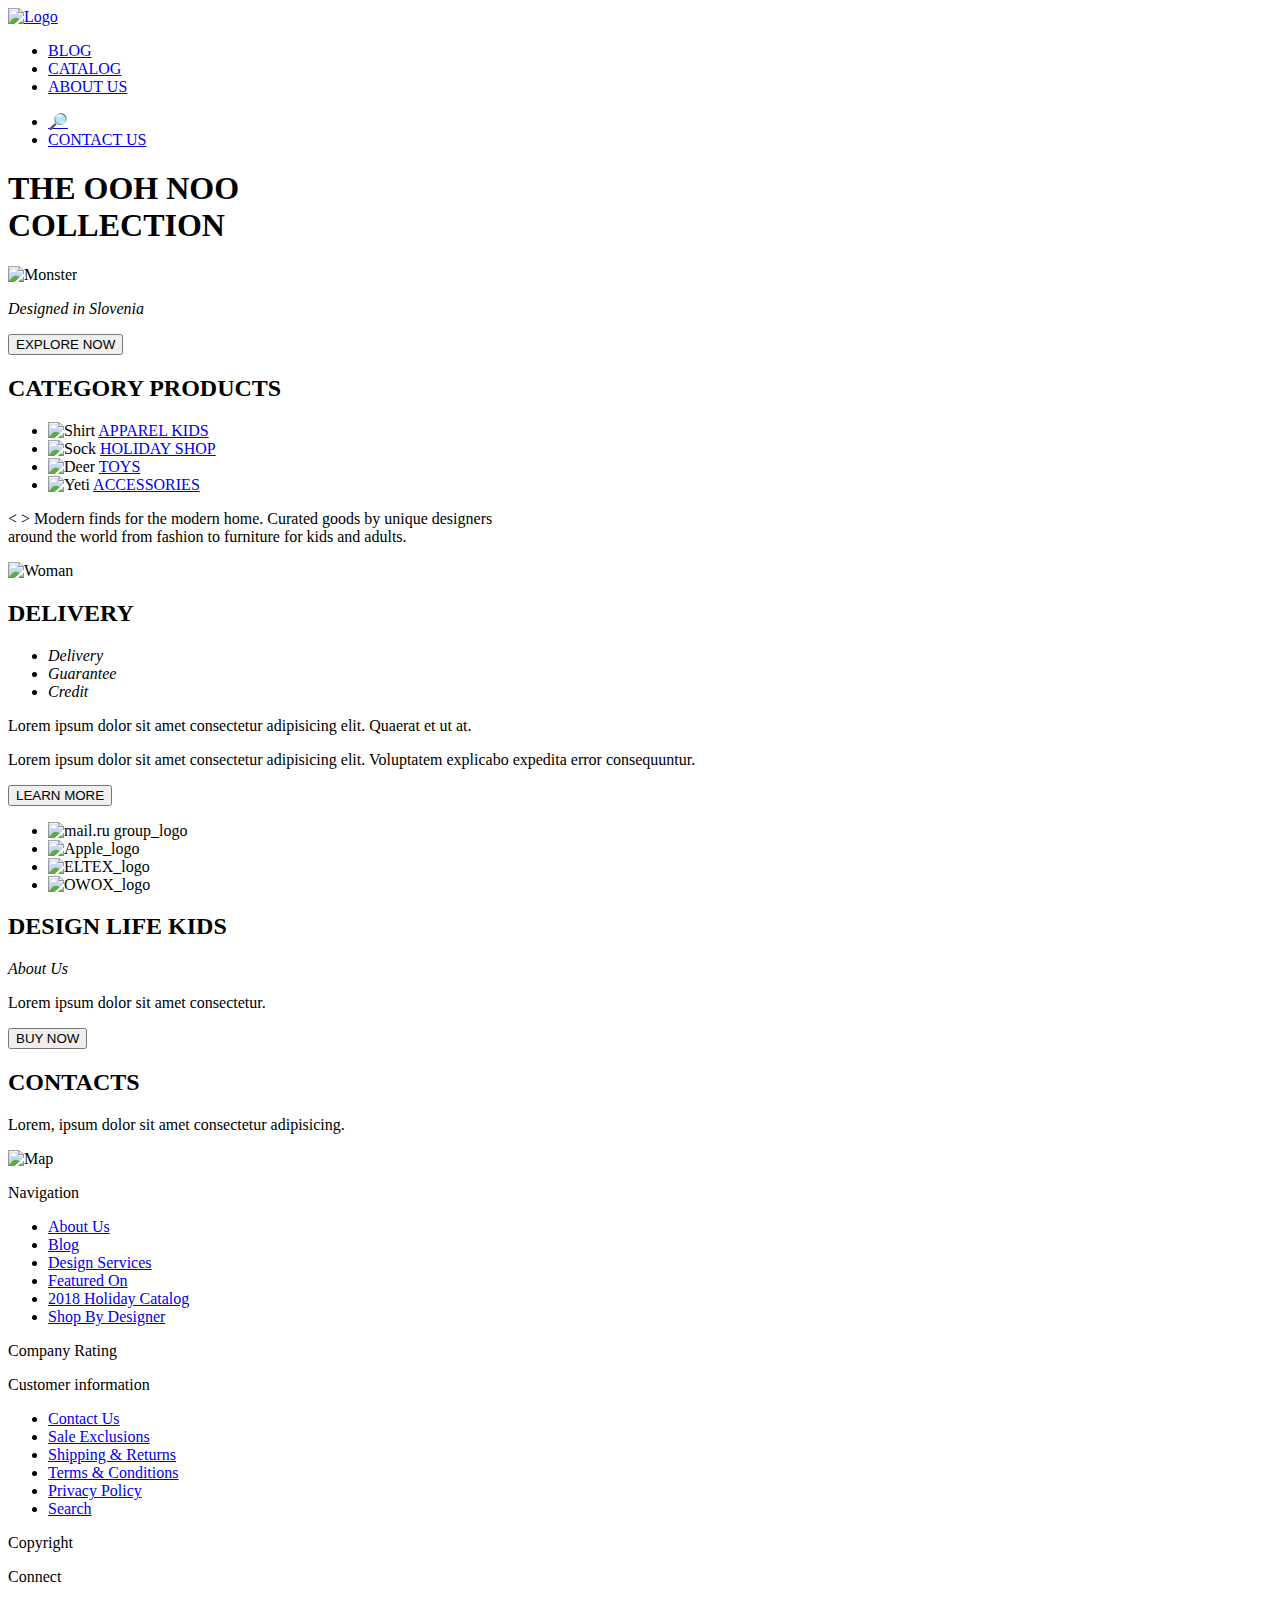
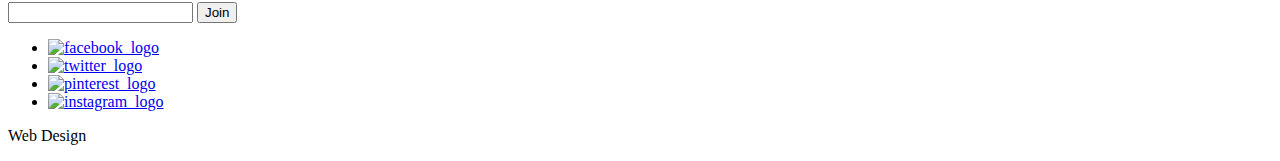
==== index.html @ f2b83627 "Add files via upload" ====
<!DOCTYPE html>
<html lang="en">
<head>
    <meta charset="UTF-8">
    <meta http-equiv="X-UA-Compatible" content="IE=edge">
    <meta name="viewport" content="width=device-width, initial-scale=1.0">
    <title>Main</title>
</head>
<body>
    <header>
        <a href="/"><img src="#" alt="Logo"></a>
    <ul class="header_list">
        <li class="header_list-item"><a class="header_list-link" href="#">BLOG</a></li>
        <li class="header_list-item"><a class="header_list-link" href="#">CATALOG</a></li>
        <li class="header_list-item"><a class="header_list-link" href="#">ABOUT US</a></li>
    </ul>
    <ul>
        <li class="header_list-item"><a class="header_list-link" href="#">&#128270;</a></li>
        <li class="header_list-item"><a class="header_list-link" href="#">CONTACT US</a></li>
    </ul>
    </header>
    <main class="main">
    <section class="banner">
        <h1 class="banner_title">THE OOH NOO<br>COLLECTION</h1>
        <img src="#" alt="Monster">
        <p><i>Designed in Slovenia</i></p>
        <button type="button" class="banner_button">EXPLORE NOW</button>
    </section>
    <section class="categories">
        <h2 class="category_title">CATEGORY PRODUCTS</h2>
        <ul class="categories_list">
            <li class="categories_list-item">
                <img src="#" alt="Shirt">
                <a class="categories_list-link" href="#">APPAREL KIDS</a>
            </li>
            <li class="categories_list-item">
                <img src="#" alt="Sock">
                <a class="categories_list-link" href="#">HOLIDAY SHOP</a>
            </li>
            <li class="categories_list-item">
                <img src="#" alt="Deer">
                <a class="categories_list-link" href="#">TOYS</a>
            </li>
            <li class="categories_list-item">
                <img src="#" alt="Yeti">
                <a class="categories_list-link" href="#">ACCESSORIES</a>
            </li>
        </ul>
        <p class="categories_list-end">
            &lt; &gt;
            Modern finds for the modern home. Curated goods by unique designers<br>
            around the world from fashion to furniture for kids and adults.
        </p>
    </section>
    <section class="delivery">
        <img src="#" alt="Woman">
        <h2 class="delivery_title">DELIVERY</h2>
        <ul class="delivery_list">
            <li class="delivery_list-item"><i>Delivery</i></li>
            <li class="delivery_list-item"><i>Guarantee</i></li>
            <li class="delivery_list-item"><i>Credit</i></li>
        </ul>
        <p class="delivery_text">
            Lorem ipsum dolor sit amet consectetur adipisicing elit. Quaerat et ut at.
        </p>
        <p class="delivery_text">
            Lorem ipsum dolor sit amet consectetur adipisicing elit. Voluptatem explicabo expedita error consequuntur.
        </p>
        <button type="button" class="delivery_button">LEARN MORE</button>
    </section>
    <div class="companies_logo">
        <ul class="companies_list">
            <li class="companies_list-item"><img src="#" alt="mail.ru group_logo"></li>
            <li class="companies_list-item"><img src="#" alt="Apple_logo"></li>
            <li class="companies_list-item"><img src="#" alt="ELTEX_logo"></li>
            <li class="companies_list-item"><img src="#" alt="OWOX_logo"></li>
        </ul>
    </div>
    <div>
    <section class="about_company">
        <h2 class="about_company_title">DESIGN LIFE KIDS</h2>
        <p><i>About Us</i></p>
        <p class="about_company_text">Lorem ipsum dolor sit amet consectetur.</p>
        <button type="button" class="about_company_button">BUY NOW</button>
        <h2 class="contacts_title">CONTACTS</h2>
        <p class="contacts_text">Lorem, ipsum dolor sit amet consectetur adipisicing.</p>
        <img src="#" alt="Map">
    </section>
    </div>
    <div class="navigation">
        <p>Navigation</p>
        <ul class="navigation_list">
            <li class="navigation_list-item"><a class="navigation_list-link" href="#">About Us</a></li>
            <li class="navigation_list-item"><a class="navigation_list-link" href="#">Blog</a></li>
            <li class="navigation_list-item"><a class="navigation_list-link" href="#">Design Services</a></li>
            <li class="navigation_list-item"><a class="navigation_list-link" href="#">Featured On</a></li>
            <li class="navigation_list-item"><a class="navigation_list-link" href="#">2018 Holiday Catalog</a></li>
            <li class="navigation_list-item"><a class="navigation_list-link" href="#">Shop By Designer</a></li>
        </ul>
        <p>Company Rating</p>
        <p>Customer information</p>
        <ul class="customer_info_list">
            <li class="customer_info-item"><a class="customer_info-link" href="#">Contact Us</a></li>
            <li class="customer_info-item"><a class="customer_info-link" href="#">Sale Exclusions</a></li>
            <li class="customer_info-item"><a class="customer_info-link" href="#">Shipping & Returns</a></li>
            <li class="customer_info-item"><a class="customer_info-link" href="#">Terms & Conditions</a></li>
            <li class="customer_info-item"><a class="customer_info-link" href="#">Privacy Policy</a></li>
            <li class="customer_info-item"><a class="customer_info-link" href="#">Search</a></li>
        </ul>
        <p>Copyright</p>
        <p>Connect</p>
        <input type="text" class="Email">
        <button type="button" class="connect_button">Join</button>
        <ul class="connect_list">
            <li class="connect_list-item">
                <a class="connect_list-link" href="#"><img src="#" alt="facebook_logo"></a>
            </li>
            <li class="connect_list-item">
                <a class="connect_list-link" href="#"><img src="#" alt="twitter_logo"></a>
            </li>
            <li class="connect_list-item">
                <a class="connect_list-link" href="#"><img src="#" alt="pinterest_logo"></a>
            </li>
            <li class="connect_list-item">
                <a class="connect_list-link" href="#"><img src="#" alt="instagram_logo"></a>
            </li>
        </ul>
        <p>Web Design</p>
    </div>
    </main>
</body>
</html>
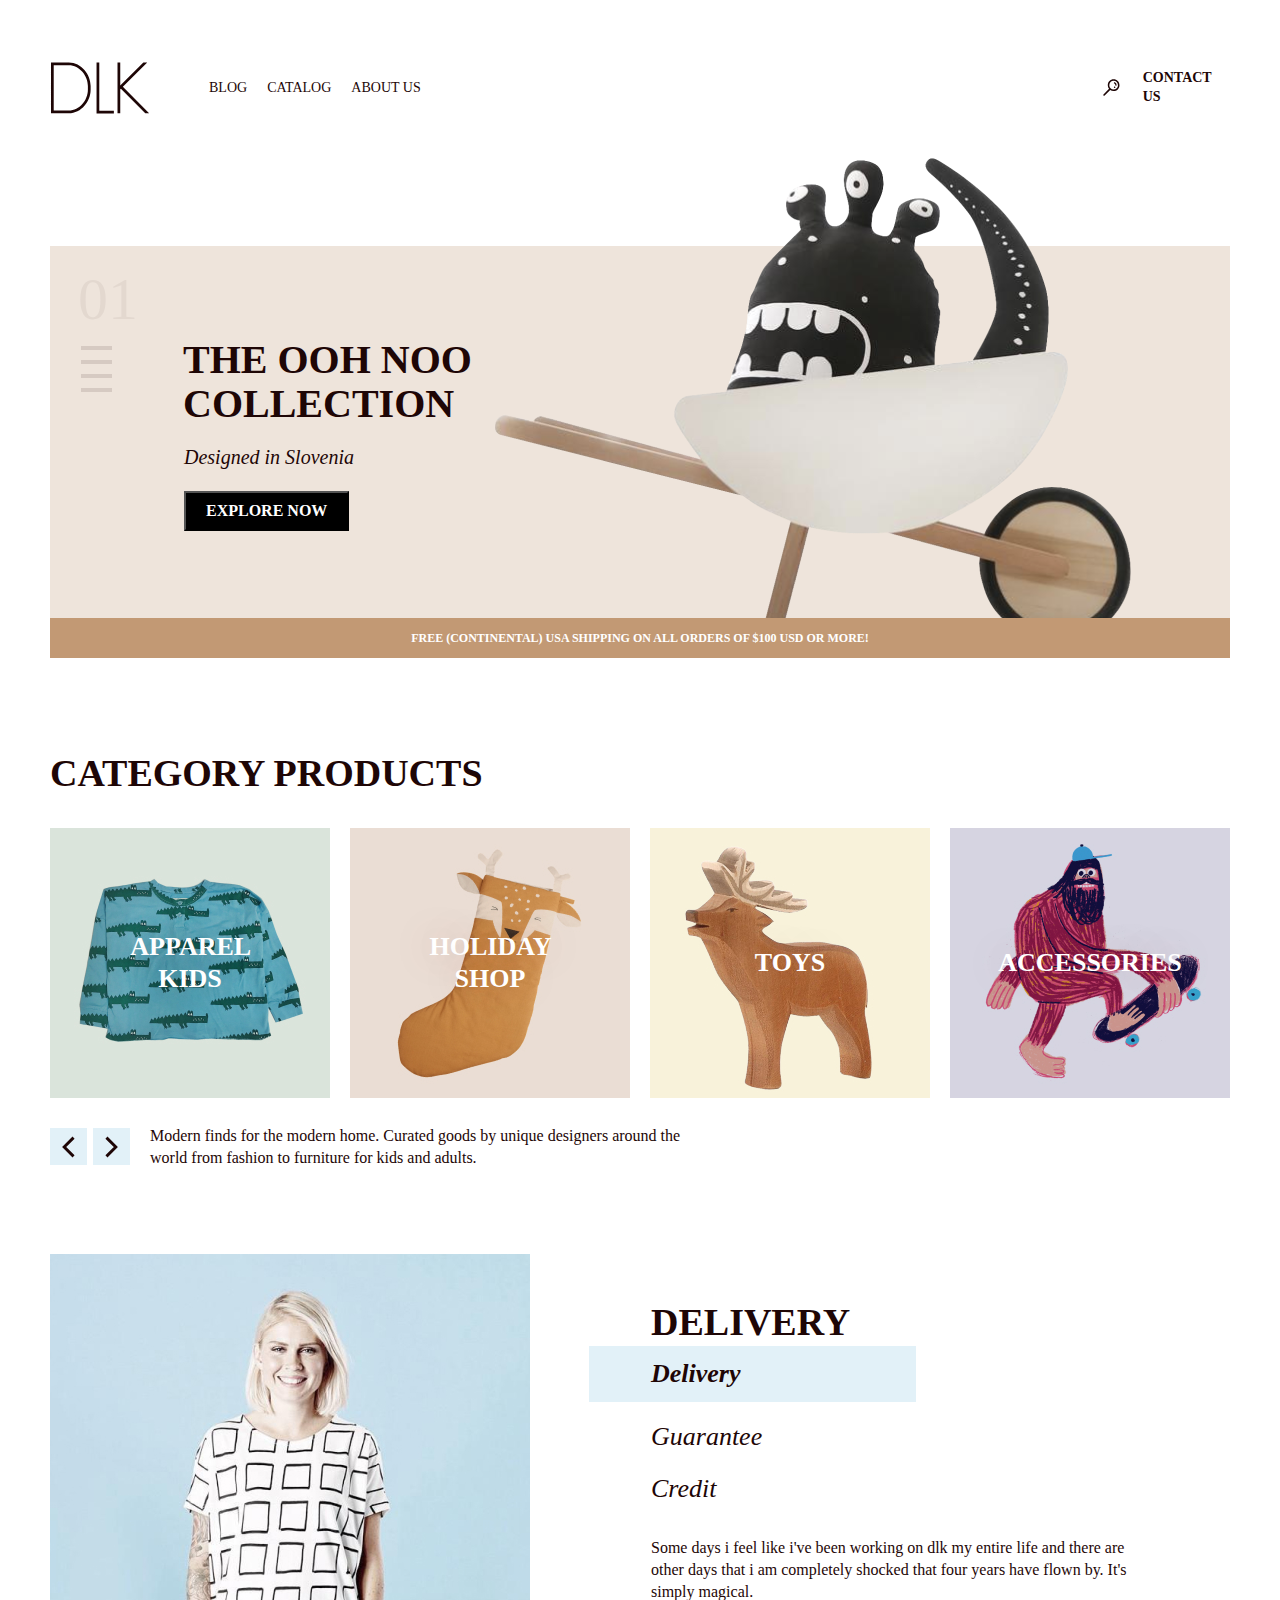
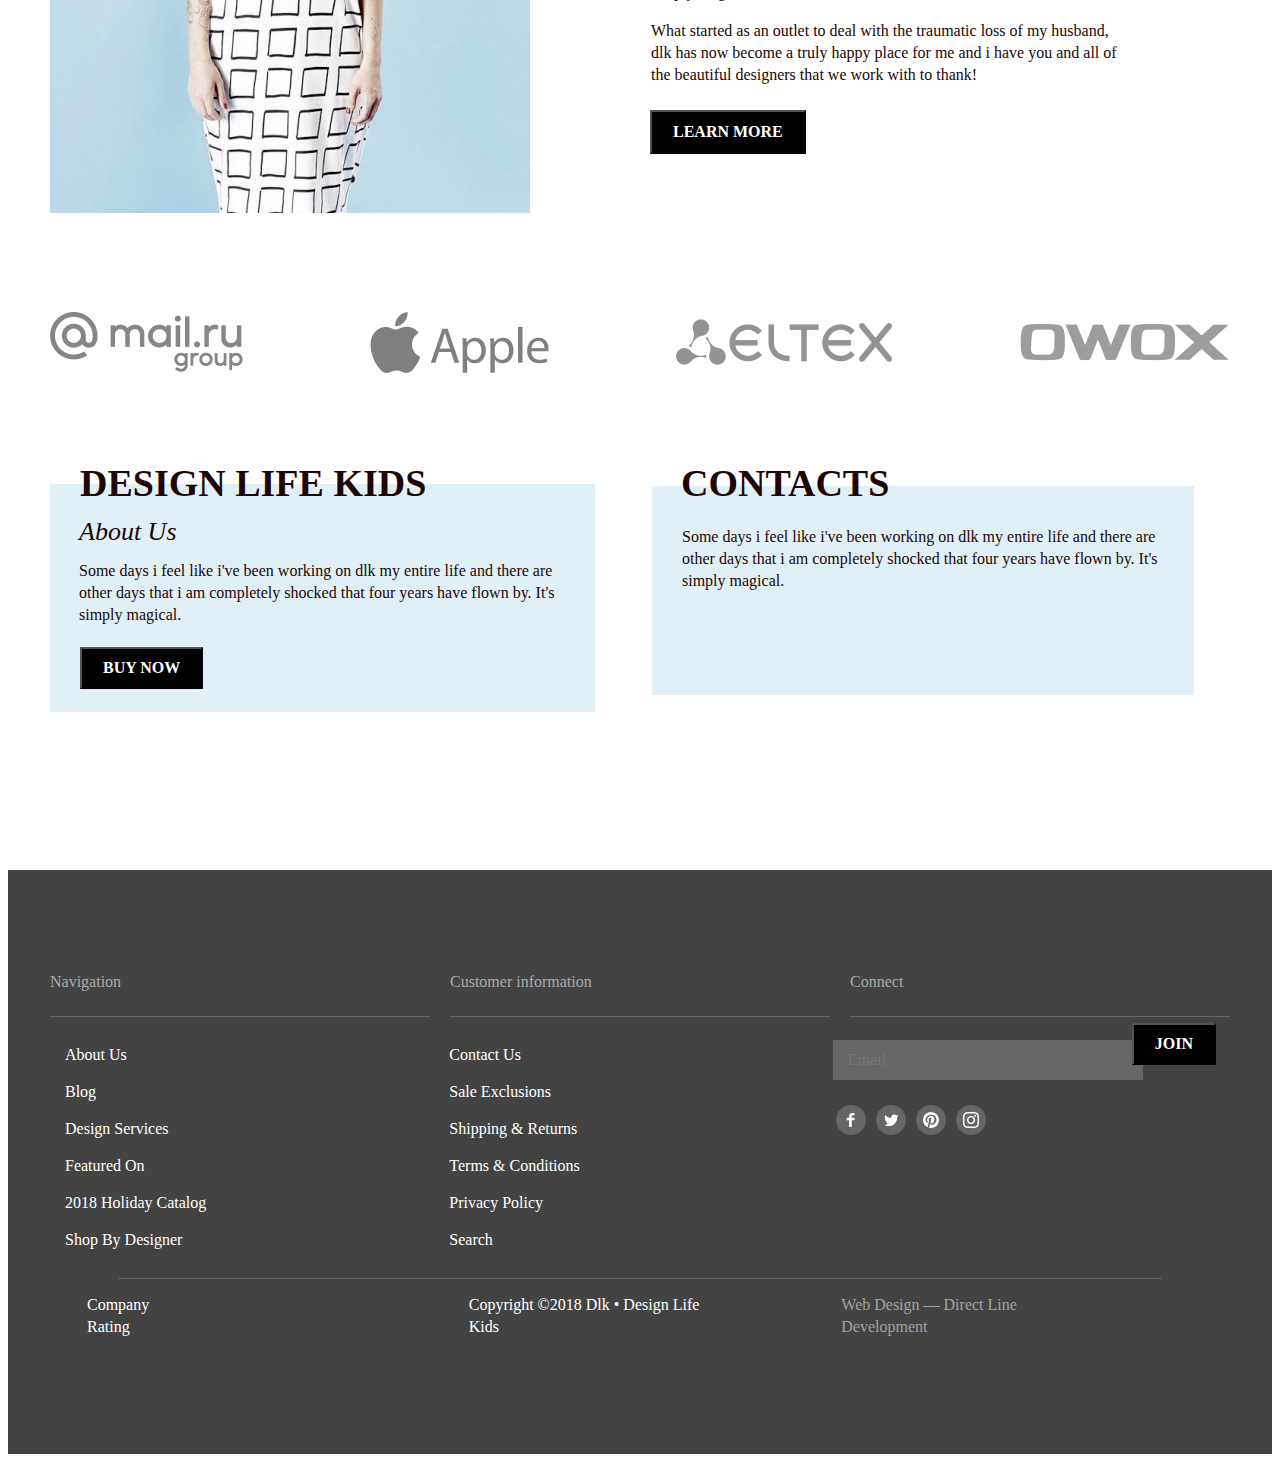
==== commit b7127a5f: "Почти готовый проект" ====
--- a/index.html
+++ b/index.html
@@ -1,132 +1,255 @@
 <!DOCTYPE html>
 <html lang="en">
+
 <head>
     <meta charset="UTF-8">
     <meta http-equiv="X-UA-Compatible" content="IE=edge">
     <meta name="viewport" content="width=device-width, initial-scale=1.0">
+    <link rel="stylesheet" href="./css/normalize.css">
+    <link rel="stylesheet" href="./css/common.css">
+    <link rel="stylesheet" href="./fonts/fonts.css">
+    <link rel="stylesheet" href="./css/style.css">
     <title>Main</title>
 </head>
+
 <body>
-    <header>
-        <a href="/"><img src="#" alt="Logo"></a>
-    <ul class="header_list">
-        <li class="header_list-item"><a class="header_list-link" href="#">BLOG</a></li>
-        <li class="header_list-item"><a class="header_list-link" href="#">CATALOG</a></li>
-        <li class="header_list-item"><a class="header_list-link" href="#">ABOUT US</a></li>
-    </ul>
-    <ul>
-        <li class="header_list-item"><a class="header_list-link" href="#">&#128270;</a></li>
-        <li class="header_list-item"><a class="header_list-link" href="#">CONTACT US</a></li>
-    </ul>
+    <header class="header container">
+        <a href="/"><img src="./images/logo.svg" alt="Logo" width="100" height="52" class="logo"></a>
+        <ul class="header_list">
+            <li class="header_list-item"><a class="header_list-link" href="./pages/blog.html">BLOG</a></li>
+            <li class="header_list-item"><a class="header_list-link" href="./pages/catalog.html">CATALOG</a></li>
+            <li class="header_list-item"><a class="header_list-link" href="#about_us">ABOUT US</a></li>
+        </ul>
+        <ul class="header_contact">
+            <li class="header_contact-item"><a class="header_contact-link" href="#"><img src="./icon/search.svg" alt="Search" width="17" height="17"></a></li>
+            <li class="header_contact-item"><a class="header_contact-link" href="./pages/contact.html">CONTACT US</a></li>
+        </ul>
     </header>
     <main class="main">
-    <section class="banner">
-        <h1 class="banner_title">THE OOH NOO<br>COLLECTION</h1>
-        <img src="#" alt="Monster">
-        <p><i>Designed in Slovenia</i></p>
-        <button type="button" class="banner_button">EXPLORE NOW</button>
-    </section>
-    <section class="categories">
-        <h2 class="category_title">CATEGORY PRODUCTS</h2>
-        <ul class="categories_list">
-            <li class="categories_list-item">
-                <img src="#" alt="Shirt">
-                <a class="categories_list-link" href="#">APPAREL KIDS</a>
-            </li>
-            <li class="categories_list-item">
-                <img src="#" alt="Sock">
-                <a class="categories_list-link" href="#">HOLIDAY SHOP</a>
-            </li>
-            <li class="categories_list-item">
-                <img src="#" alt="Deer">
-                <a class="categories_list-link" href="#">TOYS</a>
-            </li>
-            <li class="categories_list-item">
-                <img src="#" alt="Yeti">
-                <a class="categories_list-link" href="#">ACCESSORIES</a>
-            </li>
-        </ul>
-        <p class="categories_list-end">
-            &lt; &gt;
-            Modern finds for the modern home. Curated goods by unique designers<br>
-            around the world from fashion to furniture for kids and adults.
-        </p>
-    </section>
-    <section class="delivery">
-        <img src="#" alt="Woman">
-        <h2 class="delivery_title">DELIVERY</h2>
-        <ul class="delivery_list">
-            <li class="delivery_list-item"><i>Delivery</i></li>
-            <li class="delivery_list-item"><i>Guarantee</i></li>
-            <li class="delivery_list-item"><i>Credit</i></li>
-        </ul>
-        <p class="delivery_text">
-            Lorem ipsum dolor sit amet consectetur adipisicing elit. Quaerat et ut at.
-        </p>
-        <p class="delivery_text">
-            Lorem ipsum dolor sit amet consectetur adipisicing elit. Voluptatem explicabo expedita error consequuntur.
-        </p>
-        <button type="button" class="delivery_button">LEARN MORE</button>
-    </section>
-    <div class="companies_logo">
-        <ul class="companies_list">
-            <li class="companies_list-item"><img src="#" alt="mail.ru group_logo"></li>
-            <li class="companies_list-item"><img src="#" alt="Apple_logo"></li>
-            <li class="companies_list-item"><img src="#" alt="ELTEX_logo"></li>
-            <li class="companies_list-item"><img src="#" alt="OWOX_logo"></li>
-        </ul>
+        <div class="banner container">
+            <div class="banner_wrapper">
+                <ul class="banner_list">
+                    <li class="number">01</li>
+                    <li class="banner_list-item"><button type="button" class="banner_list-button"></button></li>
+                    <li class="banner_list-item"><button type="button" class="banner_list-button"></button></li>
+                    <li class="banner_list-item"><button type="button" class="banner_list-button"></button></li>
+                    <li class="banner_list-item"><button type="button" class="banner_list-button"></button></li>
+                </ul>
+                <ul class="banner_content-list">
+                    <li class="banner_content-item">
+                        <h1 class="banner_title">THE OOH NOO COLLECTION</h1>
+                    </li>
+                    <li class="banner_content-item">
+                        <p class="banner_text">Designed in Slovenia</p>
+                    </li>
+                    <li class="banner_content-item"><button type="button" class="banner_button" aria-label="Open popup">EXPLORE NOW</button></li>
+                    <li class="banner_content-item"><img src="./images/monster.png" alt="Monster" width="636" height="461" class="banner_pic"></li>
+                </ul>
+            </div>
+            <p class="banner_subtext">Free (continental) USA shipping on all orders of $100 USD or more!</p>
+        </div>
+        <section class="categories container">
+            <h2 class="category_title">CATEGORY PRODUCTS</h2>
+            <ul class="categories_list">
+                <li class="categories_list-item">
+                    <img src="./images/shirt.jpg" alt="Shirt" width="280" height="270">
+                    <a class="categories_list-link" href="#">APPAREL KIDS</a>
+                </li>
+                <li class="categories_list-item">
+                    <img src="./images/sock.jpg" alt="Sock" width="280" height="270">
+                    <a class="categories_list-link" href="#">HOLIDAY SHOP</a>
+                </li>
+                <li class="categories_list-item">
+                    <img src="./images/deer.jpg" alt="Deer" width="280" height="270">
+                    <a class="categories_list-link" href="./pages/toys.html">TOYS</a>
+                </li>
+                <li class="categories_list-item">
+                    <img src="./images/yeti.jpg" alt="Yeti" width="280" height="270">
+                    <a class="categories_list-link" href="#">ACCESSORIES</a>
+                </li>
+            </ul>
+            <ul class="categories_text">
+                <li class="categories_text-item"><button type="button" class="categories_button-back" aria-label="Previous category"><img
+                            src="./icon/back.svg" alt="btn-back" width="13" height="26"></button></li>
+                <li class="categories_text-item"><button type="button" class="categories_button-ahead" aria-label="Next category"><img
+                            src="./icon/ahead.svg" alt="btn-ahead" width="13" height="26"></button></li>
+                <li class="categories_text-item">Modern finds for the modern home. Curated goods by unique designers
+                    around the world from fashion to furniture for kids and adults.
+                </li>
+            </ul>
+        </section>
+        <section class="delivery container">
+            <img src="./images/woman.jpg" alt="Woman" width="480" height="559" class="delivery_pic">
+            <ul class="delivery_list">
+                <li class="delivery-title">
+                    <h2 class="delivery_title">DELIVERY</h2>
+                </li>
+                <li class="delivery_list-main"><a class="delivery_link-main" href="#">Delivery</a></li>
+                <li class="delivery_list-item"><a class="delivery_list-link" href="#">Guarantee</a></li>
+                <li class="delivery_list-item"><a class="delivery_list-link" href="#">Credit</a></li>
+                <li class="delivery_text-first">
+                    <p>Some days i feel like i've been working on dlk my entire life and there are other days that i am
+                        completely shocked that four years have flown by. It's simply magical.</p>
+                </li>
+                <li class="delivery_text-second">
+                    <p>What started as an outlet to deal with the traumatic loss of my husband, dlk has now become a
+                        truly
+                        happy place for me and i have you and all of the beautiful designers that we work with to thank!
+                    </p>
+                </li>
+                <li class="delivery_btn"><button type="button" class="delivery_button" aria-label="Open deivery page">LEARN MORE</button></li>
+            </ul>
+        </section>
+        <div class="companies_logo container">
+            <ul class="companies_list">
+                <li class="companies_list-item"><img src="./images/mail.png" width="193" height="60" alt="mail.ru group_logo"></li>
+                <li class="companies_list-item"><img src="./images/apple.png" width="179" height="61" alt="Apple_logo">
+                </li>
+                <li class="companies_list-item"><img src="./images/eltex.png" width="216" height="46" alt="ELTEX_logo">
+                </li>
+                <li class="companies_list-item"><img src="./images/owox.png" width="211" height="40" alt="OWOX_logo">
+                </li>
+            </ul>
+        </div>
+        <div>
+            <section class="about_company container">
+                <ul class="about_us_list">
+                    <li about_us_list-item>
+                        <h2 class="about_us_title" id="about_us">DESIGN LIFE KIDS</h2>
+                    </li>
+                    <li about_us_list-item>
+                        <p class="about_us_subtitle">About Us</p>
+                    </li>
+                    <li about_us_list-item>
+                        <p class="about_us_text">Some days i feel like i've been working on dlk my entire life and
+                            there are other days that i am completely shocked that four years have flown by. It's simply
+                            magical.</p>
+                    </li>
+                    <li about_us_list-item><button type="button" class="about_us_button" aria-label="Open catalog page">BUY NOW</button></li>
+                </ul>
+                <ul class="contacts_list">
+                    <li contacts_list-item>
+                        <h2 class="contacts_title">CONTACTS</h2>
+                    </li>
+                    <li contacts_list-item>
+                        <p class="contacts_text">Some days i feel like i've been working on dlk my entire life and there
+                            are other days that i am completely shocked that four years have flown by. It's simply
+                            magical.</p>
+                    </li>
+                    <li contacts_list-map> 
+                        <iframe
+                            src="https://www.google.com/maps/embed?pb=!1m10!1m8!1m3!1d3438.979307179263!2d-122.42051417544492!3d37.776961027283065!3m2!1i1024!2i768!4f13.1!5e0!3m2!1sru!2sru!4v1677918726204!5m2!1sru!2sru"
+                            width="483" height="200" style="border:0;" allowfullscreen="" loading="lazy"
+                            referrerpolicy="no-referrer-when-downgrade">
+                        </iframe>
+                    </li>
+                </ul>
+            </section>
+        </div>
+    </main>
+    <footer class="footer">
+        <div class="secondary_nav">
+            <ul class="secondary_nav_list">
+                <li class="secondary_nav_list-item">Navigation</li>
+                <li class="secondary_nav_list-item">Customer information</li>
+                <li class="secondary_nav_list-item">Connect</li>
+            </ul>
+        </div>
+        <div class="wrapper">
+            <ul class="navigation_list">
+                <li class="navigation_list-item"><a class="navigation_list-link" href="#">About Us</a></li>
+                <li class="navigation_list-item"><a class="navigation_list-link" href="#">Blog</a></li>
+                <li class="navigation_list-item"><a class="navigation_list-link" href="#">Design Services</a></li>
+                <li class="navigation_list-item"><a class="navigation_list-link" href="#">Featured On</a></li>
+                <li class="navigation_list-item"><a class="navigation_list-link" href="#">2018 Holiday Catalog</a></li>
+                <li class="navigation_list-item"><a class="navigation_list-link" href="#">Shop By Designer</a></li>
+            </ul>
+            <ul class="customer_info_list">
+                <li class="customer_info-item"><a class="customer_info-link" href="#">Contact Us</a></li>
+                <li class="customer_info-item"><a class="customer_info-link" href="#">Sale Exclusions</a></li>
+                <li class="customer_info-item"><a class="customer_info-link" href="#">Shipping & Returns</a></li>
+                <li class="customer_info-item"><a class="customer_info-link" href="#">Terms & Conditions</a></li>
+                <li class="customer_info-item"><a class="customer_info-link" href="#">Privacy Policy</a></li>
+                <li class="customer_info-item"><a class="customer_info-link" href="#">Search</a></li>
+            </ul>
+            <form action="#" class="email_form">
+                <input type="email" class="email" id="Email" placeholder="Email">
+                <button type="button" class="connect_button" aria-label="Join to get news">Join</button>
+            </form>
+            <ul class="connect_list">
+                <li class="connect_list-item">
+                    <a class="connect_list-link" href="#"><img src="./icon/Facebook.svg" alt="facebook_logo"></a>
+                </li>
+                <li class="connect_list-item">
+                    <a class="connect_list-link" href="#"><img src="./icon/Twitter.svg" alt="twitter_logo"></a>
+                </li>
+                <li class="connect_list-item">
+                    <a class="connect_list-link" href="#"><img src="./icon/Pinterest.svg" alt="pinterest_logo"></a>
+                </li>
+                <li class="connect_list-item">
+                    <a class="connect_list-link" href="#"><img src="./icon/Instagram.svg" alt="instagram_logo"></a>
+                </li>
+            </ul>
+        </div>
+        <div class="last_info">
+            <ul class="last_info_list">
+                <li class="last_info_list-item comp_rating">Company Rating
+                    <div class="rating_wrapper">
+                        <fieldset class="rating_area">
+                            <div class="rating_group">
+                                <input type="radio" name="star" value="1" class="rating_input" aria-label="Ужасно">
+                                <input type="radio" name="star" value="2" class="rating_input" aria-label="Плохо">
+                                <input type="radio" name="star" value="3" class="rating_input" aria-label="Нормально">
+                                <input type="radio" name="star" value="4" class="rating_input" aria-label="Хорошо">
+                                <input type="radio" name="star" value="5" class="rating_input" aria-label="Отлично">
+                            </div>
+                        </fieldset>
+                    </div>
+                </li>
+                <li class="last_info_list-item">Copyright &copy;2018 Dlk • Design Life Kids</li>
+                <li class="last_info_list-item"><a class="web_design-link" href="#">Web Design — Direct Line Development</a></li>
+            </ul>
+        </div>
+    </footer>
+    <!-- popup -->
+    <div class="popup">
+        <div class="popup_wrapper">
+            <form method="post" action="#" class="contact_form">
+                <div class="form_inner-wr">
+                    <div class="form_wrapper-name">
+                        <label for="name" class="form_label">Name
+                            <input type="text" id="name" class="form_input-name" placeholder="Ivan Ivanov">
+                        </label>
+                    </div>
+                    <div class="form_wrapper">
+                        <div class="form_inner">
+                            <label for="phone" class="form_label">Phone
+                                <input type="tel" id="phone" class="form_input">
+                            </label>
+                            <label for="email" class="form_label">Email
+                                <input type="email" id="email" class="form_input"></label>
+                            </label>
+                        </div>
+                    </div>
+                    <div class="form_message">
+                        <label for="message" class="form_label">Message
+                            <textarea class="form_text-message" id="message" cols="30" rows="10"></textarea>
+                        </label>
+                    </div>
+                    <div class="consent_wrapper">
+                        <input type="checkbox" id="consent" class="form_consent">
+                        <label for="consent" class="form_label-consent">By clicking on the button, you consent to the processing
+                                of your personal data
+                        </label>
+                    </div>
+                    <button type="submit" class="form_button" aria-label="Send a massege">Submit</button>
+                </div>
+            </form>
+            <button type="button" class="close" aria-label="Close popup"></button>
+        </div>
+        <div class="overlay"></div>
     </div>
-    <div>
-    <section class="about_company">
-        <h2 class="about_company_title">DESIGN LIFE KIDS</h2>
-        <p><i>About Us</i></p>
-        <p class="about_company_text">Lorem ipsum dolor sit amet consectetur.</p>
-        <button type="button" class="about_company_button">BUY NOW</button>
-        <h2 class="contacts_title">CONTACTS</h2>
-        <p class="contacts_text">Lorem, ipsum dolor sit amet consectetur adipisicing.</p>
-        <img src="#" alt="Map">
-    </section>
-    </div>
-    <div class="navigation">
-        <p>Navigation</p>
-        <ul class="navigation_list">
-            <li class="navigation_list-item"><a class="navigation_list-link" href="#">About Us</a></li>
-            <li class="navigation_list-item"><a class="navigation_list-link" href="#">Blog</a></li>
-            <li class="navigation_list-item"><a class="navigation_list-link" href="#">Design Services</a></li>
-            <li class="navigation_list-item"><a class="navigation_list-link" href="#">Featured On</a></li>
-            <li class="navigation_list-item"><a class="navigation_list-link" href="#">2018 Holiday Catalog</a></li>
-            <li class="navigation_list-item"><a class="navigation_list-link" href="#">Shop By Designer</a></li>
-        </ul>
-        <p>Company Rating</p>
-        <p>Customer information</p>
-        <ul class="customer_info_list">
-            <li class="customer_info-item"><a class="customer_info-link" href="#">Contact Us</a></li>
-            <li class="customer_info-item"><a class="customer_info-link" href="#">Sale Exclusions</a></li>
-            <li class="customer_info-item"><a class="customer_info-link" href="#">Shipping & Returns</a></li>
-            <li class="customer_info-item"><a class="customer_info-link" href="#">Terms & Conditions</a></li>
-            <li class="customer_info-item"><a class="customer_info-link" href="#">Privacy Policy</a></li>
-            <li class="customer_info-item"><a class="customer_info-link" href="#">Search</a></li>
-        </ul>
-        <p>Copyright</p>
-        <p>Connect</p>
-        <input type="text" class="Email">
-        <button type="button" class="connect_button">Join</button>
-        <ul class="connect_list">
-            <li class="connect_list-item">
-                <a class="connect_list-link" href="#"><img src="#" alt="facebook_logo"></a>
-            </li>
-            <li class="connect_list-item">
-                <a class="connect_list-link" href="#"><img src="#" alt="twitter_logo"></a>
-            </li>
-            <li class="connect_list-item">
-                <a class="connect_list-link" href="#"><img src="#" alt="pinterest_logo"></a>
-            </li>
-            <li class="connect_list-item">
-                <a class="connect_list-link" href="#"><img src="#" alt="instagram_logo"></a>
-            </li>
-        </ul>
-        <p>Web Design</p>
-    </div>
-    </main>
+    <script src="./js/popup.js"></script>
 </body>
+
 </html>--- a/css/common.css
+++ b/css/common.css
@@ -0,0 +1,421 @@
+li {
+    list-style-type: none;
+}
+
+a {
+    text-decoration: none;
+}
+
+.container {
+    max-width: 1180px;
+    margin: 0 auto;
+}
+
+.header {
+    display: flex;
+    align-items: center;
+}
+
+/* Logotype style */
+
+.logo {
+    margin-right: 60px;
+    margin-top: 50px;
+}
+
+.logo:hover {
+    opacity: 0.5;
+}
+
+.logo:active {
+    opacity: 0.2;
+}
+
+/* Header navigation */
+
+.header_list {
+    display: flex;
+    margin-right: 39px;
+    margin-left: -41px;
+    margin-top: 60px;
+    align-items: center;
+    column-gap: 20px;
+}
+
+.header_list-link {
+    width: max-content;
+    font-family: 'Open Sans';
+    font-style: normal;
+    font-weight: 400;
+    font-size: 14px;
+    line-height: 19px;
+    display: flex;
+    align-items: center;
+    text-transform: uppercase;
+    color: #1E0606;
+}
+
+.header_list-link:hover {
+    opacity: 0.5;
+}
+
+.header_list-link:active {
+    opacity: 0.2;
+}
+
+.header_contact {
+    display: flex;
+    margin-left: 603px;
+    margin-top: 60px;
+    align-items: center;
+    column-gap: 23px;
+}
+
+.header_contact-link {
+    font-family: 'Open Sans';
+    font-style: normal;
+    font-weight: 700;
+    font-size: 14px;
+    line-height: 19px;
+    display: flex;
+    align-items: center;
+    text-transform: uppercase;
+    color: #1E0606;
+}
+
+.header_contact-link:hover {
+    opacity: 0.5;
+}
+
+.header_contact-link:active {
+    opacity: 0.2;
+}
+
+/* footer navigation */
+
+.footer {
+    display: block;
+    margin: 0 auto;
+    background-color: #434343;
+}
+
+.secondary_nav {
+    display: flex;
+    align-items: center;
+    justify-content: center;
+    margin-left: -40px;
+    margin-top: 100px;
+}
+
+.secondary_nav_list {
+    display: flex;
+    column-gap: 20px;
+    margin-top: 101px;
+    font-family: 'Open Sans';
+    font-style: normal;
+    font-weight: 400;
+    font-size: 16px;
+    line-height: 22px;
+    color: #AAAAAA;
+}
+
+.secondary_nav_list-item {
+    display: flex;
+    padding-bottom: 23px;
+    border-bottom: #666666;
+    border-bottom-width: 1px;
+    border-bottom-style: solid;
+    width: 380px;
+}
+
+.wrapper {
+    display: flex;
+    align-items: center;
+    justify-content: center;
+    margin-left: -269px;
+    margin-top: -20px;
+    column-gap: 203px;
+}
+
+.navigation_list-item {
+    display: flex;
+    margin-top: 15px;
+}
+
+.navigation_list-link {
+    display: flex;
+    width: max-content;
+    font-family: 'Open Sans';
+    font-style: normal;
+    font-weight: 400;
+    font-size: 16px;
+    line-height: 22px;
+    color: #FFFFFF;
+}
+
+.navigation_list-link:hover {
+    opacity: 0.5;
+}
+
+.navigation_list-link:active {
+    opacity: 0.2;
+}
+
+.customer_info-item {
+    display: flex;
+    margin-top: 15px;
+}
+
+.customer_info-link {
+    font-family: 'Open Sans';
+    width: max-content;
+    font-style: normal;
+    font-weight: 400;
+    font-size: 16px;
+    line-height: 22px;
+    color: #FFFFFF;
+}
+
+.customer_info-link:hover {
+    opacity: 0.5;
+}
+
+.customer_info-link:active {
+    opacity: 0.2;
+}
+
+/* connect style */
+
+.connect_list {
+    display: flex;
+    margin-left: -624px;
+    margin-top: -20px;
+    column-gap: 9px;
+}
+
+.connect_list-item {
+    display: flex;
+    margin-left: 1px;
+}
+
+.connect_list-item:hover {
+    opacity: 0.5;
+}
+
+.connect_list-item:active {
+    opacity: 0.2;
+}
+
+/* form style */
+
+.email {
+    display: flex;
+    align-items: center;
+    margin-top: -100px;
+    margin-left: 50px;
+    background-color: #666666;
+    height: 40px;
+    width: 295px;
+    border-style: none;
+    padding: 0px 0px 0px 15px;
+    font-family: 'Open Sans';
+    font-style: normal;
+    font-weight: 400;
+    font-size: 16px;
+    line-height: 22px;
+    color: #EBEBEB;
+}
+
+.email:hover {
+    border-width: 1px;
+    border-color: #FFFDFD;
+}
+
+.email:active {
+    border-width: 1px;
+    border-color: #FFFDFD;
+}
+
+.connect_button {
+    display: flex;
+    margin-top: -57px;
+    margin-left: 349px;
+    font-family: 'Open Sans';
+    font-style: normal;
+    font-weight: 700;
+    font-size: 16px;
+    line-height: 22px;
+    text-align: center;
+    text-transform: uppercase;
+    padding: 8px 21px;
+    background-color: #000000;
+    color: #FFFFFF;
+    cursor: pointer;
+}
+
+.connect_button:hover {
+    background-color: #C29974;
+    border-style: none;
+}
+
+.connect_button:active {
+    background-color: #CFAF91;
+    border-style: none;
+}
+
+.connect_button:disabled {
+    background-color: #C7C1C1;
+    border-style: none;
+}
+
+/* last information - rating,developer */
+
+.last_info {
+    display: flex;
+    align-items: center;
+    justify-content: center;
+    margin-top: 11px;
+    margin-left: 110px;
+    margin-right: 110px;
+    border-top: #666666;
+    border-top-width: 1px;
+    border-top-style: solid;
+}
+
+.last_info_list {
+    display: flex;
+    margin-top: -8px;
+    margin-left: 51px;
+    margin-right: 57px;
+    column-gap: 77px;
+}
+
+.last_info_list-item {
+    display: flex;
+    margin-left: 198px;
+    margin-top: 23px;
+    margin-bottom: 100px;
+    font-family: 'Open Sans';
+    font-style: normal;
+    font-weight: 400;
+    font-size: 16px;
+    line-height: 22px;
+    align-items: center;
+    color: #FFFFFF;
+}
+
+.comp_rating {
+    display: flex;
+    margin-left: -122px;
+}
+
+.comp_rating:hover {
+    color: #C29974;
+}
+
+.comp_rating:active {
+    color: #C29974;
+}
+
+/* star rating */
+
+.rating_area {
+    display: flex;
+    border: none;
+    margin-top: 6px;
+    margin-left: -55px;
+    margin-right: -200px;
+}
+
+.rating_group {
+    position: relative;
+    margin: 0 auto;
+    width: 80px;
+    height: 15px;
+    background-image: url("../images/star.svg");
+    background-size: 16px auto;
+}
+
+.rating_group:focus-within {
+    outline: solid 1px #C29974;
+    outline-offset: 2px;
+}
+
+.rating_input {
+    position: absolute;
+    top: 0;
+    left: 0;
+    height: 49px;
+    background-size: 16px auto;
+    font-size: inherit;
+    -webkit-appearance: none;
+    -moz-appearance: none;
+    appearance: none;
+    background-repeat: repeat-x;
+    cursor: pointer;
+    border-color: none;
+}
+
+.rating_input:focus-within ~ .rating_input {
+    outline: none;
+}
+
+.rating_input:checked, .rating_input:hover {
+    background-image: url("../images/star_checked.svg");
+}
+
+.rating_input:hover ~ .rating_input {
+    background-image: url("../images/star.svg");
+}
+
+/* options */
+
+.rating_input:nth-of-type(1) {
+    width: 15px;
+    z-index: 5;
+}
+
+.rating_input:nth-of-type(2) {
+    width: 32px;
+    z-index: 4;
+}
+
+.rating_input:nth-of-type(3) {
+    width: 48px;
+    z-index: 3;
+}
+
+.rating_input:nth-of-type(4) {
+    width: 63px;
+    z-index: 2;
+}
+
+.rating_input:nth-of-type(5) {
+    width: 79px;
+    z-index: 1;
+}
+
+/* web design link */
+
+.web_design-link {
+    display: flex;
+    margin-left: -162px;
+    font-family: 'Open Sans';
+    font-style: normal;
+    font-weight: 400;
+    font-size: 16px;
+    line-height: 22px;
+    display: flex;
+    align-items: center;
+    color: #A2A2A2;
+}
+
+.web_design-link:hover {
+    text-decoration-line: underline;
+    text-decoration-color: #FFFFFF;
+}
+
+.web_design-link:active {
+    text-decoration-line: underline;
+    text-decoration-color: #FFFFFF;
+}
--- a/css/style.css
+++ b/css/style.css
@@ -0,0 +1,711 @@
+/* banner style */
+
+.banner {
+    display: block;
+}
+
+.banner_wrapper {
+    margin-top: 124px;
+    height: 382px;
+    background-color: #eee4db;
+}
+
+.banner_list {
+    display: flex;
+    flex-direction: column;
+    column-gap: 11px;
+    margin-left: -12px;
+}
+
+.number {
+    display: flex;
+    column-gap: 10px;
+    margin-top: 17px;
+    font-family: 'Montserrat';
+    font-style: normal;
+    font-weight: 200;
+    font-size: 60px;
+    line-height: 73px;
+    color:#1e06060d;
+}
+
+.banner_list-button {
+    display: flex;
+    margin-top: 10px;
+    margin-left: 3px;
+    padding: 2px;
+    width: 31px;
+    background-color: #d6cac2;
+    border-style: none;
+    cursor: pointer;
+}
+
+.banner_list-button:hover {
+    background-color: #725F5B;
+}
+
+.banner_list-button:active {
+    background-color: #725F5B;
+}
+
+.banner_content-list {
+    display: block;
+}
+
+.banner_title {
+    display: flex;
+    margin-top: -70px;
+    margin-left: 93px;
+    font-family: 'Montserrat';
+    font-style: normal;
+    font-weight: 700;
+    font-size: 40px;
+    line-height: 44px;
+    color: #1e0606;
+    width: 307px;
+}
+
+.banner_text {
+    display: flex;
+    margin-left: 94px;
+    margin-top: -9px;
+    font-family:'Crimson Text';
+    font-style: italic;
+    font-weight: 400;
+    font-size: 20px;
+    line-height: 26px;
+    color: #1e0606;
+}
+
+.banner_button {
+    display: flex;
+    margin-left: 94px;
+    margin-top: 21px;
+    padding: 7px 20px;
+    background-color: #000000;
+    font-family: 'Open Sans';
+    font-style: normal;
+    font-weight: 700;
+    font-size: 16px;
+    line-height: 22px;
+    display: flex;
+    align-items: center;
+    text-align: center;
+    text-transform: uppercase;
+    color: #FFFFFF;
+    cursor: pointer;
+}
+
+.banner_button:hover {
+    background-color: #C29974;
+    border-style: none;
+}
+
+.banner_button:active {
+    background-color: #CFAF91;
+    border-style: none;
+}
+
+.banner_button:disabled {
+    background-color: #C7C1C1;
+    border-style: none;
+}
+
+.banner_pic {
+    display: flex;
+    position: absolute;
+    margin-left: 405px;
+    margin-top: -373px;
+}
+
+.banner_subtext {
+    display: flex;
+    justify-content: center;
+    margin-top: -10px;
+    padding: 12px;
+    font-family: 'Open Sans';
+    font-style: normal;
+    font-weight: 700;
+    font-size: 12px;
+    line-height: 16px;
+    text-align: center;
+    text-transform: uppercase;
+    color: #ffffff;
+    background-color: #c29974;
+    position: relative;
+}
+
+/* category style */
+
+.categories {
+    display: block;
+}
+
+.category_title {
+    display: flex;
+    margin-top: 92px;
+    font-family: 'Montserrat';
+    font-style: normal;
+    font-weight: 700;
+    font-size: 38px;
+    line-height: 46px;
+    text-transform: uppercase;
+    color: #1E0606;
+}
+
+.categories_list {
+    display: flex;
+    margin-left: -40px;
+    column-gap: 20px;
+}
+
+.categories_list-item {
+    display: flex;
+    align-items: center;
+    justify-content: center;
+    position: relative;
+}
+
+.categories_list-link {
+    display: flex;
+    justify-content: center;
+    font-family: 'Montserrat';
+    font-style: normal;
+    font-weight: 700;
+    font-size: 26px;
+    line-height: 32px;
+    width: 32px;
+    text-align: center;
+    text-transform: uppercase;
+    color: #FFFFFF;
+    text-shadow: 0px 0px 40px #93030340;
+    position: absolute;
+}
+
+.categories_list-link:hover {
+    text-decoration-line: underline;
+    text-decoration-color: #ffffff;
+}
+
+.categories_list-link:active {
+    text-decoration-line: underline;
+    text-decoration-color: #ffffff;
+}
+
+.categories_text {
+    display: flex;
+    align-items: center;
+    margin-top: 27px;
+    margin-left: -40px;
+    font-family: 'Open Sans';
+    font-style: normal;
+    font-weight: 400;
+    font-size: 16px;
+    line-height: 22px;
+    width: 643px;
+    color: #1E0606;
+}
+
+.categories_button-back {
+    display: flex;
+    align-items: center;
+    justify-content: center;
+    background: #70bbdc33;
+    width: 37px;
+    height: 37px;
+    border-style: none;
+    cursor: pointer;
+}
+
+.categories_button-ahead {
+    display: flex;
+    align-items: center;
+    justify-content: center;
+    margin-left: 6px;
+    margin-right: 20px;
+    background: #70bbdc33;
+    width: 37px;
+    height: 37px;
+    border-style: none;
+    cursor: pointer;
+}
+
+/* delivery style */
+
+.delivery {
+    display: flex;
+    margin-top: 78px;
+}
+
+.delivery_pic {
+    display: flex;
+    margin-top: 7px;
+}
+
+.delivery_list {
+    display: flex;
+    margin-left: 23px;
+    margin-top: 40px;
+    justify-content: center;
+    flex-direction: column;
+}
+
+.delivery_title {
+    display: flex;
+    margin-left: 58px;
+    margin-top: -30px;
+    margin-bottom: 1px;
+    font-family: 'Montserrat';
+    font-style: normal;
+    font-weight: 700;
+    font-size: 38px;
+    line-height: 46px;
+    text-transform: uppercase;
+    color: #1E0606;
+}
+
+.delivery_list-main {
+    display: flex;
+    margin-right: 215px;
+    margin-left: -4px;
+    padding: 11px 62px;
+    background-color: #70bbdc33;
+}
+
+.delivery_link-main {
+    font-family: 'Crimson Text';
+    font-style: italic;
+    font-weight: 700;
+    font-size: 26px;
+    line-height: 34px;
+    color: #1E0606;
+}
+
+.delivery_list-item {
+    display: flex;
+    margin-top: 18px;
+    margin-left: 58px;
+}
+
+.delivery_list-link {
+    font-family: 'Crimson Text';
+    font-style: italic;
+    font-weight: 400;
+    font-size: 26px;
+    line-height: 34px;
+    color: #1E0606; 
+}
+
+.delivery_text-first {
+    display: flex;
+    margin-top: 15px;
+    margin-left: 58px;
+    width: 480px;
+    font-family: 'Open Sans';
+    font-style: normal;
+    font-weight: 400;
+    font-size: 16px;
+    line-height: 22px;
+    color: #1E0606;
+}
+
+.delivery_text-second {
+    display: flex;
+    margin-top: -15px;
+    margin-left: 58px;
+    width: 480px;
+    font-family: 'Open Sans';
+    font-style: normal;
+    font-weight: 400;
+    font-size: 16px;
+    line-height: 22px;
+    color: #1E0606;
+}
+
+.delivery_button {
+    display: flex;
+    margin-top: 8px;
+    margin-left: 57px;
+    font-family: 'Open Sans';
+    font-style: normal;
+    font-weight: 700;
+    font-size: 16px;
+    line-height: 22px;
+    display: flex;
+    align-items: center;
+    text-align: center;
+    text-transform: uppercase;
+    color: #FFFFFF;
+    padding: 9px 21px;
+    background: #000000;
+    cursor: pointer;
+}
+
+.delivery_button:hover {
+    background-color: #C29974;
+    border-style: none;
+}
+
+.delivery_button:active {
+    background-color: #CFAF91;
+    border-style: none;
+}
+
+.delivery_button:disabled {
+    background-color: #C7C1C1;
+    border-style: none;
+}
+
+/* companies style */
+
+.companies_logo {
+    display: block;
+    margin-top: 99px;
+}
+
+.companies_list {
+    display: flex;
+    align-items: center;
+    margin-left: -40px;
+    column-gap: 127px;
+}
+
+/* about us style */
+
+.about_company {
+    display: flex;
+    column-gap: 57px;
+    margin-top: 113px;
+}
+
+.about_us_list {
+    display: flex;
+    margin-top: -6px;
+    flex-direction: column;
+    background-color: #E1F0F7;
+    width: 505px;
+    height: 228px;
+}
+
+.about_us_title {
+    display: flex;
+    position: absolute;
+    margin-top: -24px;
+    margin-left: -10px;
+    font-family: 'Montserrat';
+    font-style: normal;
+    font-weight: 700;
+    font-size: 38px;
+    line-height: 46px;
+    text-transform: uppercase;
+    color: #1E0606;
+}
+
+.about_us_subtitle {
+    display: flex;
+    margin-top: 31px;
+    margin-left: -11px;
+    font-family: 'Crimson Text';
+    font-style: italic;
+    font-weight: 400;
+    font-size: 26px;
+    line-height: 34px;
+    color: #1E0606;
+}
+
+.about_us_text {
+    display: flex;
+    margin-top: -15px;
+    margin-left: -11px;
+    width: 483px;
+    font-family: 'Open Sans';
+    font-style: normal;
+    font-weight: 400;
+    font-size: 16px;
+    line-height: 22px;
+    color: #1E0606;
+}
+
+.about_us_button {
+    display: flex;
+    margin-top: 5px;
+    margin-left: -10px;
+    font-family: 'Open Sans';
+    font-style: normal;
+    font-weight: 700;
+    font-size: 16px;
+    line-height: 22px;
+    display: flex;
+    align-items: center;
+    text-align: center;
+    text-transform: uppercase;
+    color: #FFFFFF;
+    padding: 8px 21px;
+    background-color: #000000;
+    cursor: pointer;
+}
+
+.about_us_button:hover {
+    background-color: #C29974;
+    border-style: none;
+}
+
+.about_us_button:active {
+    background-color: #CFAF91;
+    border-style: none;
+}
+
+.about_us_button:disabled {
+    background-color: #C7C1C1;
+    border-style: none;
+}
+
+/* contacts style */
+
+.contacts_list {
+    display: flex;
+    flex-direction: column;
+    margin-top: -4px;
+    background-color: #E1F0F7;
+    width: 502px;
+    height: 209px;
+    margin-bottom: 75px;
+}
+
+.contacts_title {
+    display: flex;
+    position: absolute;
+    margin-top: -26px;
+    margin-left: -11px;
+    font-family: 'Montserrat';
+    font-style: normal;
+    font-weight: 700;
+    font-size: 38px;
+    line-height: 46px;
+    text-transform: uppercase;
+    color: #1E0606;
+}
+
+.contacts_text {
+    display: flex;
+    margin-top: 40px;
+    margin-left: -10px;
+    margin-bottom: 26px;
+    width: 483px;
+    font-family: 'Open Sans';
+    font-style: normal;
+    font-weight: 400;
+    font-size: 16px;
+    line-height: 22px;
+    color: #1E0606;
+}
+
+/* popup */
+
+.overlay {
+    position: fixed;
+    top: 0;
+    left: 0;
+    bottom: 0;
+    right: 0;
+    z-index: 2;
+    background: #7d97dacc;
+}
+
+.popup_wrapper {
+    display: flex;
+    margin-top: 49px;
+    margin-left: -35px;
+    z-index: 3;
+
+}
+
+.popup {
+    display: none;
+    top: 17%;
+    left: 30%;
+    position: absolute;
+}
+
+.open {
+    display: flex;
+    pointer-events: auto;
+}
+
+.close {
+    display: flex;
+    margin-left: 10px;
+    width: 15px;
+    height: 15px;
+    border: none;
+    background: none;
+    background-image: url("../images/close_btn.svg");
+}
+
+/* form style */
+
+.form_fields {
+    display: flex;
+}
+
+.contact_form {
+    display: flex;
+    flex-direction: column;
+    background-color: #E5EAF8;
+}
+
+.form_inner-wr {
+    padding: 42px 40px 65px 40px;
+}
+
+.form_wrapper {
+    display: flex;
+}
+
+.form_wrapper-name {
+    display: flex;
+}
+
+.form_inner {
+    display: flex;
+    column-gap: 20px;
+}
+
+.form_label {
+    font-family: 'Open Sans';
+    font-style: normal;
+    font-weight: 400;
+    font-size: 14px;
+    line-height: 19px;
+    color: #1E0606;
+}
+
+.form_input-name {
+    display: flex;
+    margin-top: 3px;
+    margin-bottom: 20px;
+    width: 579px;
+    height: 50px;
+    padding: 0px 0px 0px 20px;
+    border: 1px solid #00000033;
+    font-family: 'Open Sans';
+    font-style: normal;
+    font-weight: 400;
+    font-size: 18px;
+    line-height: 25px;
+    color: #1E0606;
+}
+
+.form_input {
+    display: flex;
+    margin-top: 3px;
+    margin-bottom: 20px;
+    width: 248px;
+    height: 48px;
+    padding: 0px 20px 0px 20px;
+    border: 1px solid #00000033;
+    font-family: 'Open Sans';
+    font-style: normal;
+    font-weight: 400;
+    font-size: 18px;
+    line-height: 25px;
+    color: #1E0606;
+}
+
+.form_message {
+    display: flex;
+}
+
+.form_text-message {
+    display: flex;
+    margin-top: 3px;
+    margin-bottom: 22px;
+    resize: none;
+    padding: 0px 20px 0px 20px;
+    width: 558px;
+    height: 150px;
+    border: 1px solid #00000033;
+    font-family: 'Open Sans';
+    font-style: normal;
+    font-weight: 400;
+    font-size: 18px;
+    line-height: 25px;
+    color: #1E0606;
+}
+
+/* consent style */
+
+.form_label-consent {
+    display: flex;
+    column-gap: 16px;
+    margin-bottom: 20px;
+    font-family: 'Open Sans';
+    font-style: normal;
+    font-weight: 400;
+    font-size: 14px;
+    line-height: 19px;
+    color: #1E0606;
+}
+
+/* checkbox consent */
+
+.form_consent {
+    position: absolute;
+    margin-left: 0;
+    padding: 0;
+    appearance: none;
+}
+
+.form_label-consent::before {
+    content: "";
+    cursor: pointer;
+    display: inline-block;
+    width: 19px;
+    height: 19px;
+    background-image: url("../images/checkbox.svg");
+}
+
+.form_consent:checked + .form_label-consent::before {
+    content: "";
+    cursor: pointer;
+    display: inline-block;
+    width: 19px;
+    height: 19px;
+    background-image: url("../images/checked.svg");
+}
+
+.form_button {
+    display: flex;
+    align-items: center;
+    justify-content: center;
+    margin-bottom: -22px;
+    width: 106px;
+    height: 40px;
+    padding: 9px 22px 9px 22px;
+    background-color: #000000;
+    font-family: 'Open Sans';
+    font-style: normal;
+    font-weight: 700;
+    font-size: 16px;
+    line-height: 22px;
+    display: flex;
+    align-items: center;
+    text-align: center;
+    text-transform: uppercase;
+    color: #FFFFFF;
+}
+
+.form_button:hover {
+    background-color: #C29974;
+    border-style: none;
+}
+
+.form_button:active {
+    background-color: #CFAF91;
+    border-style: none;
+}
+
+.form_button:disabled {
+    background-color: #C7C1C1;
+    border-style: none;
+}
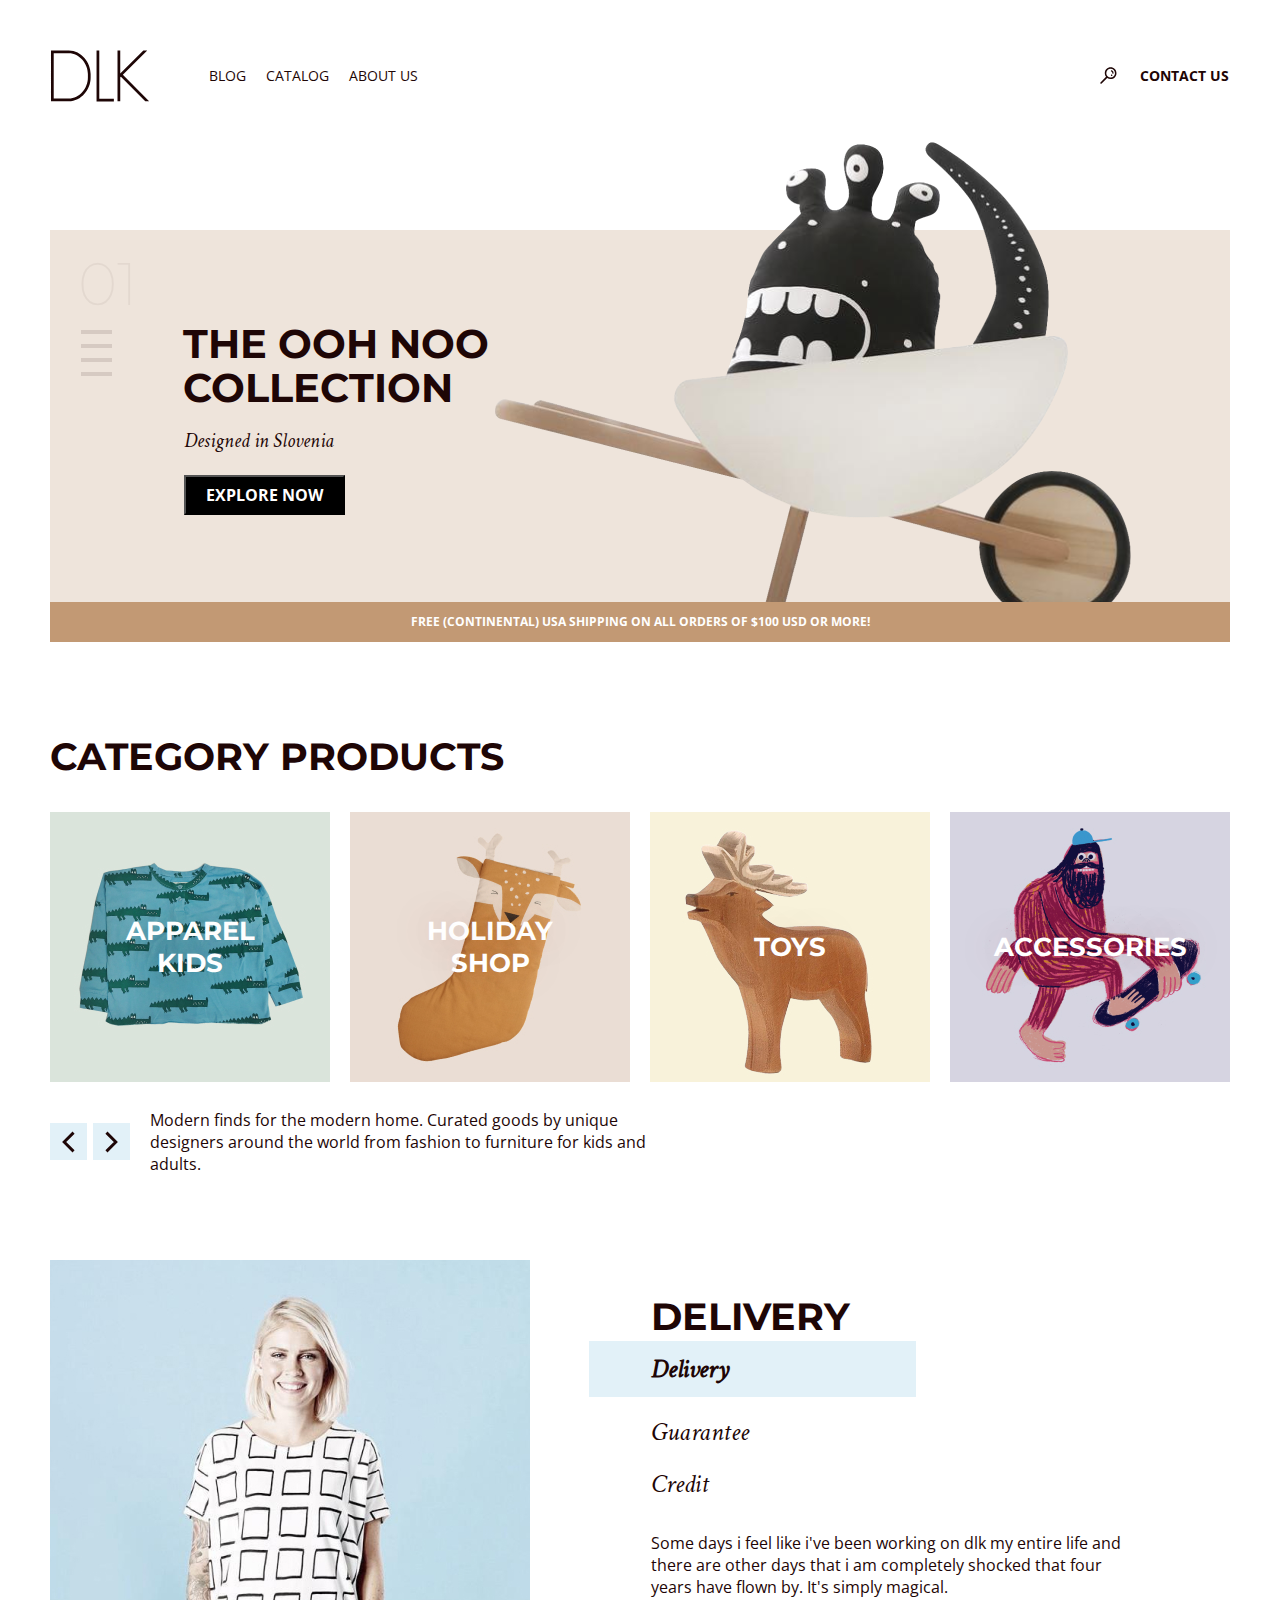
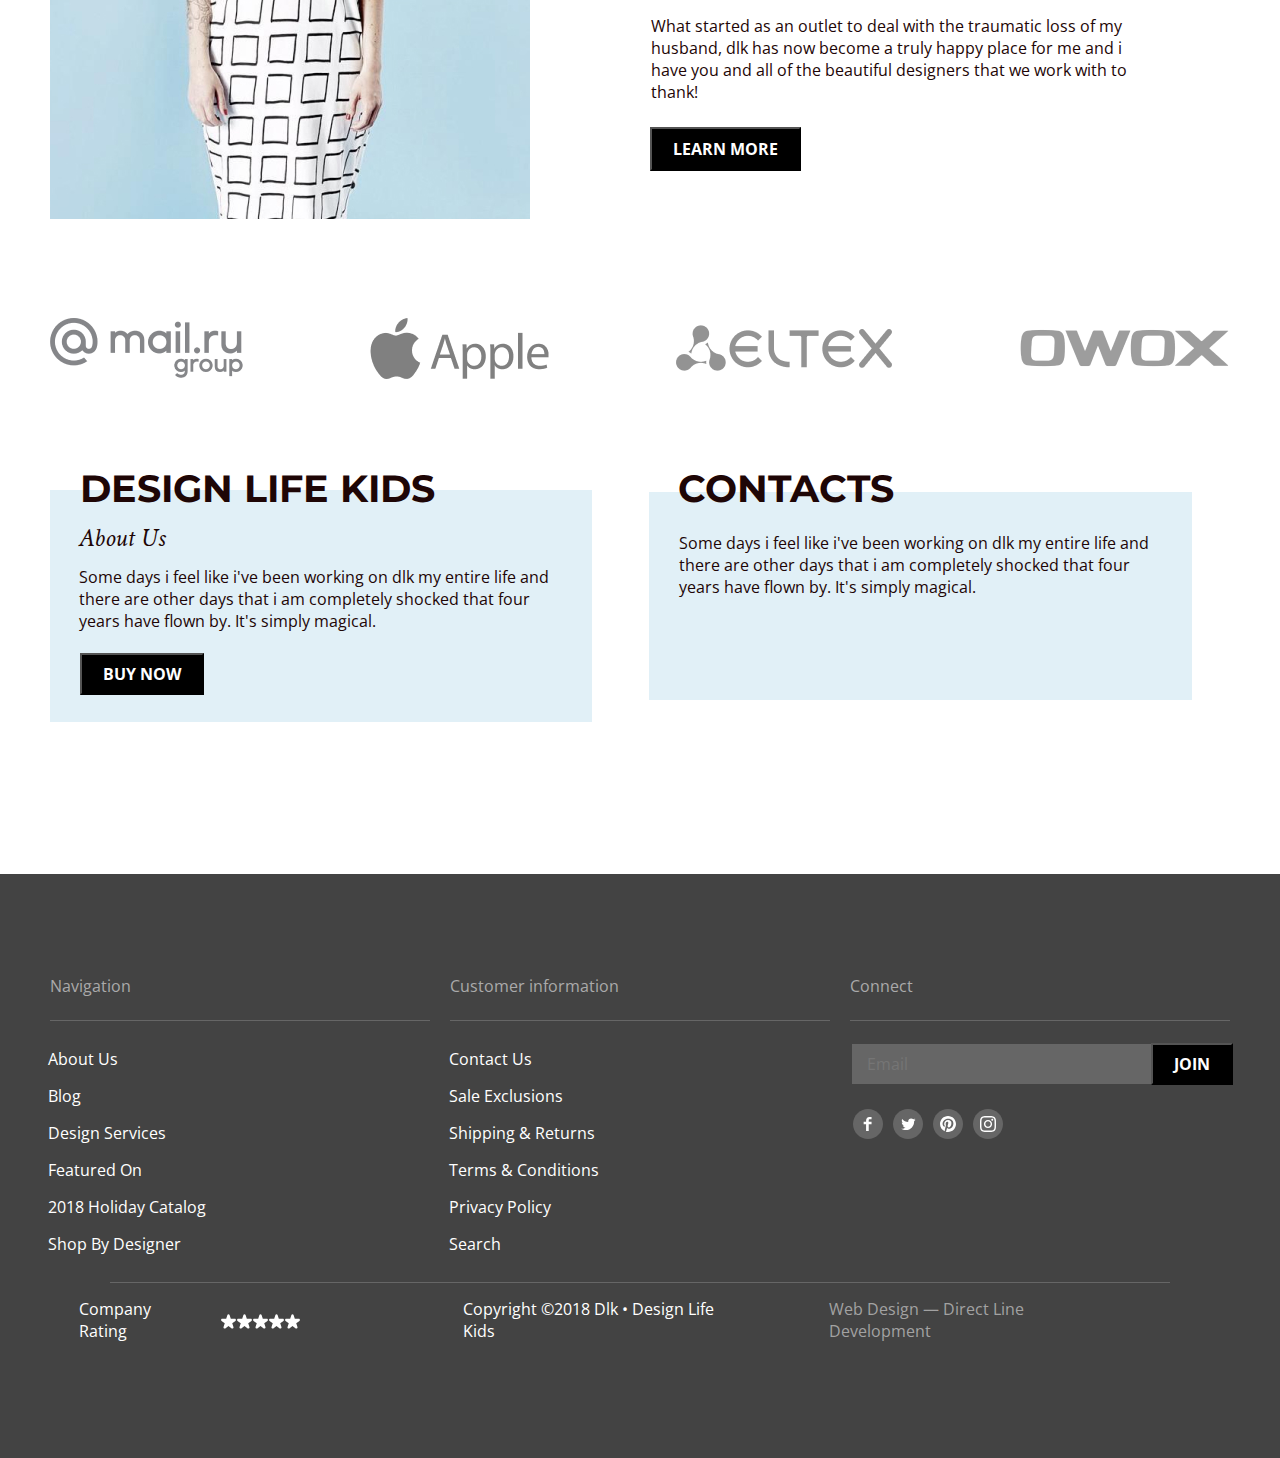
==== commit 393011c4: "Merge pull request #1 from Diana8991/main" ====
--- a/index.html
+++ b/index.html
@@ -8,7 +8,7 @@
     <link rel="stylesheet" href="./css/normalize.css">
     <link rel="stylesheet" href="./css/common.css">
     <link rel="stylesheet" href="./fonts/fonts.css">
-    <link rel="stylesheet" href="./css/style.css">
+    <link rel="stylesheet" href="./css/style.min.css">
     <title>Main</title>
 </head>
 
@@ -21,8 +21,10 @@
             <li class="header_list-item"><a class="header_list-link" href="#about_us">ABOUT US</a></li>
         </ul>
         <ul class="header_contact">
-            <li class="header_contact-item"><a class="header_contact-link" href="#"><img src="./icon/search.svg" alt="Search" width="17" height="17"></a></li>
-            <li class="header_contact-item"><a class="header_contact-link" href="./pages/contact.html">CONTACT US</a></li>
+            <li class="header_contact-item"><a class="header_contact-link" href="#"><img src="./icon/search.svg"
+                        alt="Search" width="17" height="17"></a></li>
+            <li class="header_contact-item"><a class="header_contact-link" href="./pages/contact.html">CONTACT US</a>
+            </li>
         </ul>
     </header>
     <main class="main">
@@ -42,8 +44,10 @@
                     <li class="banner_content-item">
                         <p class="banner_text">Designed in Slovenia</p>
                     </li>
-                    <li class="banner_content-item"><button type="button" class="banner_button" aria-label="Open popup">EXPLORE NOW</button></li>
-                    <li class="banner_content-item"><img src="./images/monster.png" alt="Monster" width="636" height="461" class="banner_pic"></li>
+                    <li class="banner_content-item"><button type="button" class="banner_button"
+                            aria-label="Open popup">EXPLORE NOW</button></li>
+                    <li class="banner_content-item"><img src="./images/monster.png" alt="Monster" width="636"
+                            height="461" class="banner_pic"></li>
                 </ul>
             </div>
             <p class="banner_subtext">Free (continental) USA shipping on all orders of $100 USD or more!</p>
@@ -52,27 +56,29 @@
             <h2 class="category_title">CATEGORY PRODUCTS</h2>
             <ul class="categories_list">
                 <li class="categories_list-item">
-                    <img src="./images/shirt.jpg" alt="Shirt" width="280" height="270">
+                    <img src="./images/shirt.jpg" alt="Shirt" width="280" height="270" class="shirt_pic">
                     <a class="categories_list-link" href="#">APPAREL KIDS</a>
                 </li>
                 <li class="categories_list-item">
-                    <img src="./images/sock.jpg" alt="Sock" width="280" height="270">
+                    <img src="./images/sock.jpg" alt="Sock" width="280" height="270" class="sock_pic">
                     <a class="categories_list-link" href="#">HOLIDAY SHOP</a>
                 </li>
                 <li class="categories_list-item">
-                    <img src="./images/deer.jpg" alt="Deer" width="280" height="270">
+                    <img src="./images/deer.jpg" alt="Deer" width="280" height="270" class="deer_pic">
                     <a class="categories_list-link" href="./pages/toys.html">TOYS</a>
                 </li>
                 <li class="categories_list-item">
-                    <img src="./images/yeti.jpg" alt="Yeti" width="280" height="270">
+                    <img src="./images/yeti.jpg" alt="Yeti" width="280" height="270" class="yeti_pic">
                     <a class="categories_list-link" href="#">ACCESSORIES</a>
                 </li>
             </ul>
             <ul class="categories_text">
-                <li class="categories_text-item"><button type="button" class="categories_button-back" aria-label="Previous category"><img
-                            src="./icon/back.svg" alt="btn-back" width="13" height="26"></button></li>
-                <li class="categories_text-item"><button type="button" class="categories_button-ahead" aria-label="Next category"><img
-                            src="./icon/ahead.svg" alt="btn-ahead" width="13" height="26"></button></li>
+                <li class="categories_text-item"><button type="button" class="categories_button-back"
+                        aria-label="Previous category"><img src="./icon/back.svg" alt="btn-back" width="13"
+                            height="26"></button></li>
+                <li class="categories_text-item"><button type="button" class="categories_button-ahead"
+                        aria-label="Next category"><img src="./icon/ahead.svg" alt="btn-ahead" width="13"
+                            height="26"></button></li>
                 <li class="categories_text-item">Modern finds for the modern home. Curated goods by unique designers
                     around the world from fashion to furniture for kids and adults.
                 </li>
@@ -97,12 +103,14 @@
                         happy place for me and i have you and all of the beautiful designers that we work with to thank!
                     </p>
                 </li>
-                <li class="delivery_btn"><button type="button" class="delivery_button" aria-label="Open deivery page">LEARN MORE</button></li>
+                <li class="delivery_btn"><button type="button" class="delivery_button"
+                        aria-label="Open deivery page">LEARN MORE</button></li>
             </ul>
         </section>
         <div class="companies_logo container">
             <ul class="companies_list">
-                <li class="companies_list-item"><img src="./images/mail.png" width="193" height="60" alt="mail.ru group_logo"></li>
+                <li class="companies_list-item"><img src="./images/mail.png" width="193" height="60"
+                        alt="mail.ru group_logo"></li>
                 <li class="companies_list-item"><img src="./images/apple.png" width="179" height="61" alt="Apple_logo">
                 </li>
                 <li class="companies_list-item"><img src="./images/eltex.png" width="216" height="46" alt="ELTEX_logo">
@@ -111,40 +119,39 @@
                 </li>
             </ul>
         </div>
-        <div>
-            <section class="about_company container">
-                <ul class="about_us_list">
-                    <li about_us_list-item>
-                        <h2 class="about_us_title" id="about_us">DESIGN LIFE KIDS</h2>
-                    </li>
-                    <li about_us_list-item>
-                        <p class="about_us_subtitle">About Us</p>
-                    </li>
-                    <li about_us_list-item>
-                        <p class="about_us_text">Some days i feel like i've been working on dlk my entire life and
-                            there are other days that i am completely shocked that four years have flown by. It's simply
-                            magical.</p>
-                    </li>
-                    <li about_us_list-item><button type="button" class="about_us_button" aria-label="Open catalog page">BUY NOW</button></li>
-                </ul>
-                <ul class="contacts_list">
-                    <li contacts_list-item>
-                        <h2 class="contacts_title">CONTACTS</h2>
-                    </li>
-                    <li contacts_list-item>
-                        <p class="contacts_text">Some days i feel like i've been working on dlk my entire life and there
-                            are other days that i am completely shocked that four years have flown by. It's simply
-                            magical.</p>
-                    </li>
-                    <li contacts_list-map> 
-                        <iframe
-                            src="https://www.google.com/maps/embed?pb=!1m10!1m8!1m3!1d3438.979307179263!2d-122.42051417544492!3d37.776961027283065!3m2!1i1024!2i768!4f13.1!5e0!3m2!1sru!2sru!4v1677918726204!5m2!1sru!2sru"
-                            width="483" height="200" style="border:0;" allowfullscreen="" loading="lazy"
-                            referrerpolicy="no-referrer-when-downgrade">
-                        </iframe>
-                    </li>
-                </ul>
-            </section>
+        <div class="about_company container">
+            <ul class="about_us_list">
+                <li class="about_us_list-item">
+                    <h2 class="about_us_title" id="about_us">DESIGN LIFE KIDS</h2>
+                </li>
+                <li class="about_us_list-item">
+                    <p class="about_us_subtitle">About Us</p>
+                </li>
+                <li class="about_us_list-item">
+                    <p class="about_us_text">Some days i feel like i've been working on dlk my entire life and there
+                        are other days that i am completely shocked that four years have flown by. It's simply
+                        magical.</p>
+                </li>
+                <li class="about_us_list-item"><button type="button" class="about_us_button"
+                        aria-label="Open catalog page">BUY NOW</button></li>
+            </ul>
+            <ul class="contacts_list">
+                <li class="contacts_list-item">
+                    <h2 class="contacts_title">CONTACTS</h2>
+                </li>
+                <li class="contacts_list-item">
+                    <p class="contacts_text">Some days i feel like i've been working on dlk my entire life and there
+                        are other days that i am completely shocked that four years have flown by. It's simply
+                        magical.</p>
+                </li>
+                <li class="contacts_list-map">
+                    <iframe
+                    src="https://www.google.com/maps/embed?pb=!1m10!1m8!1m3!1d3438.979307179263!2d-122.42051417544492!3d37.776961027283065!3m2!1i1024!2i768!4f13.1!5e0!3m2!1sru!2sru!4v1677918726204!5m2!1sru!2sru"
+                    width="483" height="200" style="border:0;" allowfullscreen="" loading="lazy"
+                    referrerpolicy="no-referrer-when-downgrade">
+                    </iframe>
+                </li>
+            </ul>
         </div>
     </main>
     <footer class="footer">
@@ -207,7 +214,8 @@
                     </div>
                 </li>
                 <li class="last_info_list-item">Copyright &copy;2018 Dlk • Design Life Kids</li>
-                <li class="last_info_list-item"><a class="web_design-link" href="#">Web Design — Direct Line Development</a></li>
+                <li class="last_info_list-item"><a class="web_design-link" href="#">Web Design — Direct Line
+                        Development</a></li>
             </ul>
         </div>
     </footer>
@@ -227,7 +235,7 @@
                                 <input type="tel" id="phone" class="form_input">
                             </label>
                             <label for="email" class="form_label">Email
-                                <input type="email" id="email" class="form_input"></label>
+                                <input type="email" id="email" class="form_input">
                             </label>
                         </div>
                     </div>
@@ -238,8 +246,9 @@
                     </div>
                     <div class="consent_wrapper">
                         <input type="checkbox" id="consent" class="form_consent">
-                        <label for="consent" class="form_label-consent">By clicking on the button, you consent to the processing
-                                of your personal data
+                        <label for="consent" class="form_label-consent">By clicking on the button, you consent to the
+                            processing
+                            of your personal data
                         </label>
                     </div>
                     <button type="submit" class="form_button" aria-label="Send a massege">Submit</button>
@@ -249,7 +258,7 @@
         </div>
         <div class="overlay"></div>
     </div>
-    <script src="./js/popup.js"></script>
+    <script src="./js/popup.min.js"></script>
 </body>
 
 </html>--- a/css/common.css
+++ b/css/common.css
@@ -238,7 +238,7 @@
 
 .connect_button {
     display: flex;
-    margin-top: -57px;
+    margin-top: -41px;
     margin-left: 349px;
     font-family: 'Open Sans';
     font-style: normal;
--- a/fonts/fonts.css
+++ b/fonts/fonts.css
@@ -0,0 +1,72 @@
+@font-face {
+    font-family: 'Montserrat';
+    src: url('Montserrat-SemiBold.woff2') format('woff2'),
+        url('Montserrat-SemiBold.woff') format('woff');
+    font-weight: 600;
+    font-style: normal;
+    font-display: swap;
+}
+
+@font-face {
+    font-family: 'Montserrat';
+    src: url('Montserrat-ExtraLight.woff2') format('woff2'),
+        url('Montserrat-ExtraLight.woff') format('woff');
+    font-weight: 200;
+    font-style: normal;
+    font-display: swap;
+}
+
+@font-face {
+    font-family: 'Montserrat';
+    src: url('Montserrat-Bold.woff2') format('woff2'),
+        url('Montserrat-Bold.woff') format('woff');
+    font-weight: bold;
+    font-style: normal;
+    font-display: swap;
+}
+
+@font-face {
+    font-family: 'Open Sans';
+    src: url('OpenSans-Regular.woff2') format('woff2'),
+        url('OpenSans-Regular.woff') format('woff');
+    font-weight: normal;
+    font-style: normal;
+    font-display: swap;
+}
+
+@font-face {
+    font-family: 'Open Sans';
+    src: url('OpenSans-Bold.woff2') format('woff2'),
+        url('OpenSans-Bold.woff') format('woff');
+    font-weight: bold;
+    font-style: normal;
+    font-display: swap;
+}
+
+@font-face {
+    font-family: 'Crimson Text';
+    src: url('CrimsonText-Italic.woff2') format('woff2'),
+        url('CrimsonText-Italic.woff') format('woff');
+    font-weight: normal;
+    font-style: italic;
+    font-display: swap;
+}
+
+@font-face {
+    font-family: 'Crimson Text';
+    src: url('CrimsonText-Bold.woff2') format('woff2'),
+        url('CrimsonText-Bold.woff') format('woff');
+    font-weight: bold;
+    font-style: normal;
+    font-display: swap;
+}
+
+@font-face {
+    font-family: 'Roboto';
+    src: url('Roboto-Regular.woff2') format('woff2'),
+        url('Roboto-Regular.woff') format('woff');
+    font-weight: normal;
+    font-style: normal;
+    font-display: swap;
+}
+
--- a/css/style.min.css
+++ b/css/style.min.css
@@ -0,0 +1 @@
+.banner{display:block}.banner_wrapper{margin-top:124px;height:382px;background-color:#eee4db}.banner_list{display:flex;flex-direction:column;column-gap:11px;margin-left:-12px}.number{display:flex;column-gap:10px;margin-top:17px;font-family:'Montserrat';font-style:normal;font-weight:200;font-size:60px;line-height:73px;color:#1e06060d}.banner_list-button{display:flex;margin-top:10px;margin-left:3px;padding:2px;width:31px;background-color:#d6cac2;border-style:none;cursor:pointer}.banner_list-button:hover{background-color:#725F5B}.banner_list-button:active{background-color:#725F5B}.banner_content-list{display:block}.banner_title{display:flex;margin-top:-70px;margin-left:93px;font-family:'Montserrat';font-style:normal;font-weight:700;font-size:40px;line-height:44px;color:#1e0606;width:307px}.banner_text{display:flex;margin-left:94px;margin-top:-9px;font-family:'Crimson Text';font-style:italic;font-weight:400;font-size:20px;line-height:26px;color:#1e0606}.banner_button{display:flex;margin-left:94px;margin-top:21px;padding:7px 20px;background-color:#000;font-family:'Open Sans';font-style:normal;font-weight:700;font-size:16px;line-height:22px;display:flex;align-items:center;text-align:center;text-transform:uppercase;color:#FFF;cursor:pointer}.banner_button:hover{background-color:#C29974;border-style:none}.banner_button:active{background-color:#CFAF91;border-style:none}.banner_button:disabled{background-color:#C7C1C1;border-style:none}.banner_pic{display:flex;position:absolute;margin-left:405px;margin-top:-373px}.banner_subtext{display:flex;justify-content:center;margin-top:-10px;padding:12px;font-family:'Open Sans';font-style:normal;font-weight:700;font-size:12px;line-height:16px;text-align:center;text-transform:uppercase;color:#fff;background-color:#c29974;position:relative}.categories{display:block}.category_title{display:flex;margin-top:92px;font-family:'Montserrat';font-style:normal;font-weight:700;font-size:38px;line-height:46px;text-transform:uppercase;color:#1E0606}.categories_list{display:flex;margin-left:-40px;column-gap:20px}.categories_list-item{display:flex;align-items:center;justify-content:center;position:relative}.shirt_pic{background-color:#DBE4DB;width:280px;height:270px}.sock_pic{background-color:#EADDD3;width:280px;height:270px}.deer_pic{background-color:#F8F2DA;width:280px;height:270px}.yeti_pic{background-color:#D5D4E1;width:280px;height:270px}.categories_list-link{display:flex;justify-content:center;font-family:'Montserrat';font-style:normal;font-weight:700;font-size:26px;line-height:32px;width:32px;text-align:center;text-transform:uppercase;color:#FFF;text-shadow:0 0 40px #93030340;position:absolute}.categories_list-link:hover{text-decoration-line:underline;text-decoration-color:#fff}.categories_list-link:active{text-decoration-line:underline;text-decoration-color:#fff}.categories_text{display:flex;align-items:center;margin-top:27px;margin-left:-40px;font-family:'Open Sans';font-style:normal;font-weight:400;font-size:16px;line-height:22px;width:643px;color:#1E0606}.categories_button-back{display:flex;align-items:center;justify-content:center;background:#70bbdc33;width:37px;height:37px;border-style:none;cursor:pointer}.categories_button-ahead{display:flex;align-items:center;justify-content:center;margin-left:6px;margin-right:20px;background:#70bbdc33;width:37px;height:37px;border-style:none;cursor:pointer}.delivery{display:flex;margin-top:78px}.delivery_pic{display:flex;margin-top:7px}.delivery_list{display:flex;margin-left:23px;margin-top:40px;justify-content:center;flex-direction:column}.delivery_title{display:flex;margin-left:58px;margin-top:-30px;margin-bottom:1px;font-family:'Montserrat';font-style:normal;font-weight:700;font-size:38px;line-height:46px;text-transform:uppercase;color:#1E0606}.delivery_list-main{display:flex;margin-right:215px;margin-left:-4px;padding:11px 62px;background-color:#70bbdc33}.delivery_link-main{font-family:'Crimson Text';font-style:italic;font-weight:700;font-size:26px;line-height:34px;color:#1E0606}.delivery_list-item{display:flex;margin-top:18px;margin-left:58px}.delivery_list-link{font-family:'Crimson Text';font-style:italic;font-weight:400;font-size:26px;line-height:34px;color:#1E0606}.delivery_text-first{display:flex;margin-top:15px;margin-left:58px;width:480px;font-family:'Open Sans';font-style:normal;font-weight:400;font-size:16px;line-height:22px;color:#1E0606}.delivery_text-second{display:flex;margin-top:-15px;margin-left:58px;width:480px;font-family:'Open Sans';font-style:normal;font-weight:400;font-size:16px;line-height:22px;color:#1E0606}.delivery_button{display:flex;margin-top:8px;margin-left:57px;font-family:'Open Sans';font-style:normal;font-weight:700;font-size:16px;line-height:22px;display:flex;align-items:center;text-align:center;text-transform:uppercase;color:#FFF;padding:9px 21px;background:#000;cursor:pointer}.delivery_button:hover{background-color:#C29974;border-style:none}.delivery_button:active{background-color:#CFAF91;border-style:none}.delivery_button:disabled{background-color:#C7C1C1;border-style:none}.companies_logo{display:block;margin-top:99px}.companies_list{display:flex;align-items:center;margin-left:-40px;column-gap:127px}.about_company{display:flex;column-gap:57px;margin-top:113px}.about_us_list{display:flex;margin-top:-6px;flex-direction:column;background-color:#E1F0F7;max-width:543px;margin-bottom:52px}.about_us_title{display:flex;position:absolute;margin-top:-24px;margin-left:-10px;font-family:'Montserrat';font-style:normal;font-weight:700;font-size:38px;line-height:46px;text-transform:uppercase;color:#1E0606}.about_us_subtitle{display:flex;margin-top:31px;margin-left:-11px;font-family:'Crimson Text';font-style:italic;font-weight:400;font-size:26px;line-height:34px;color:#1E0606}.about_us_text{display:flex;margin-top:-15px;margin-left:-11px;margin-right:30px;width:483px;font-family:'Open Sans';font-style:normal;font-weight:400;font-size:16px;line-height:22px;color:#1E0606}.about_us_button{display:flex;margin-top:5px;margin-left:-10px;font-family:'Open Sans';font-style:normal;font-weight:700;font-size:16px;line-height:22px;align-items:center;text-align:center;text-transform:uppercase;color:#FFF;padding:8px 21px;background-color:#000;cursor:pointer;max-width:max-content;margin-bottom:27px}.about_us_button:hover{background-color:#C29974;border-style:none}.about_us_button:active{background-color:#CFAF91;border-style:none}.about_us_button:disabled{background-color:#C7C1C1;border-style:none}.contacts_list{display:flex;flex-direction:column;margin-top:-4px;background-color:#E1F0F7;max-width:543px;height:208px;margin-bottom:55px}.contacts_title{display:flex;position:absolute;margin-top:-26px;margin-left:-11px;font-family:'Montserrat';font-style:normal;font-weight:700;font-size:38px;line-height:46px;text-transform:uppercase;color:#1E0606}.contacts_text{display:flex;margin-top:40px;margin-left:-10px;margin-right:30px;margin-bottom:26px;width:483px;font-family:'Open Sans';font-style:normal;font-weight:400;font-size:16px;line-height:22px;color:#1E0606}.contacts_list-map{display:flex;margin-top:4px;margin-left:-8px}.overlay{position:fixed;top:0;left:0;bottom:0;right:0;z-index:2;background:#7d97dacc}.popup_wrapper{display:flex;margin-top:49px;margin-left:-35px;z-index:3}.popup{display:none;top:17%;left:30%;position:absolute}.open{display:flex;pointer-events:auto}.close{display:flex;margin-left:10px;width:15px;height:15px;border:none;background:none;cursor:pointer;background-image:url(../images/close_btn.svg)}.form_fields{display:flex}.contact_form{display:flex;flex-direction:column;background-color:#E5EAF8}.form_inner-wr{padding:42px 40px 65px}.form_wrapper{display:flex}.form_wrapper-name{display:flex}.form_inner{display:flex;column-gap:20px}.form_label{font-family:'Open Sans';font-style:normal;font-weight:400;font-size:14px;line-height:19px;color:#1E0606}.form_input-name{display:flex;margin-top:3px;margin-bottom:20px;width:579px;height:50px;padding:0 0 0 20px;border:1px solid #00000033;font-family:'Open Sans';font-style:normal;font-weight:400;font-size:18px;line-height:25px;color:#1E0606}.form_input{display:flex;margin-top:3px;margin-bottom:20px;width:248px;height:48px;padding:0 20px;border:1px solid #00000033;font-family:'Open Sans';font-style:normal;font-weight:400;font-size:18px;line-height:25px;color:#1E0606}.form_message{display:flex}.form_text-message{display:flex;margin-top:3px;margin-bottom:22px;resize:none;padding:0 20px;width:558px;height:150px;border:1px solid #00000033;font-family:'Open Sans';font-style:normal;font-weight:400;font-size:18px;line-height:25px;color:#1E0606}.form_label-consent{display:flex;column-gap:16px;margin-bottom:20px;font-family:'Open Sans';font-style:normal;font-weight:400;font-size:14px;line-height:19px;color:#1E0606}.form_consent{position:absolute;margin-left:0;padding:0;appearance:none}.form_label-consent::before{content:"";cursor:pointer;display:inline-block;width:19px;height:19px;background-image:url(../images/checkbox.svg)}.form_consent:checked + .form_label-consent::before{content:"";cursor:pointer;display:inline-block;width:19px;height:19px;background-image:url(../images/checked.svg)}.form_button{display:flex;align-items:center;justify-content:center;margin-bottom:-22px;width:106px;height:40px;padding:9px 22px;background-color:#000;font-family:'Open Sans';font-style:normal;font-weight:700;font-size:16px;line-height:22px;display:flex;align-items:center;text-align:center;text-transform:uppercase;color:#FFF;cursor:pointer}.form_button:hover{background-color:#C29974;border-style:none}.form_button:active{background-color:#CFAF91;border-style:none}.form_button:disabled{background-color:#C7C1C1;border-style:none}